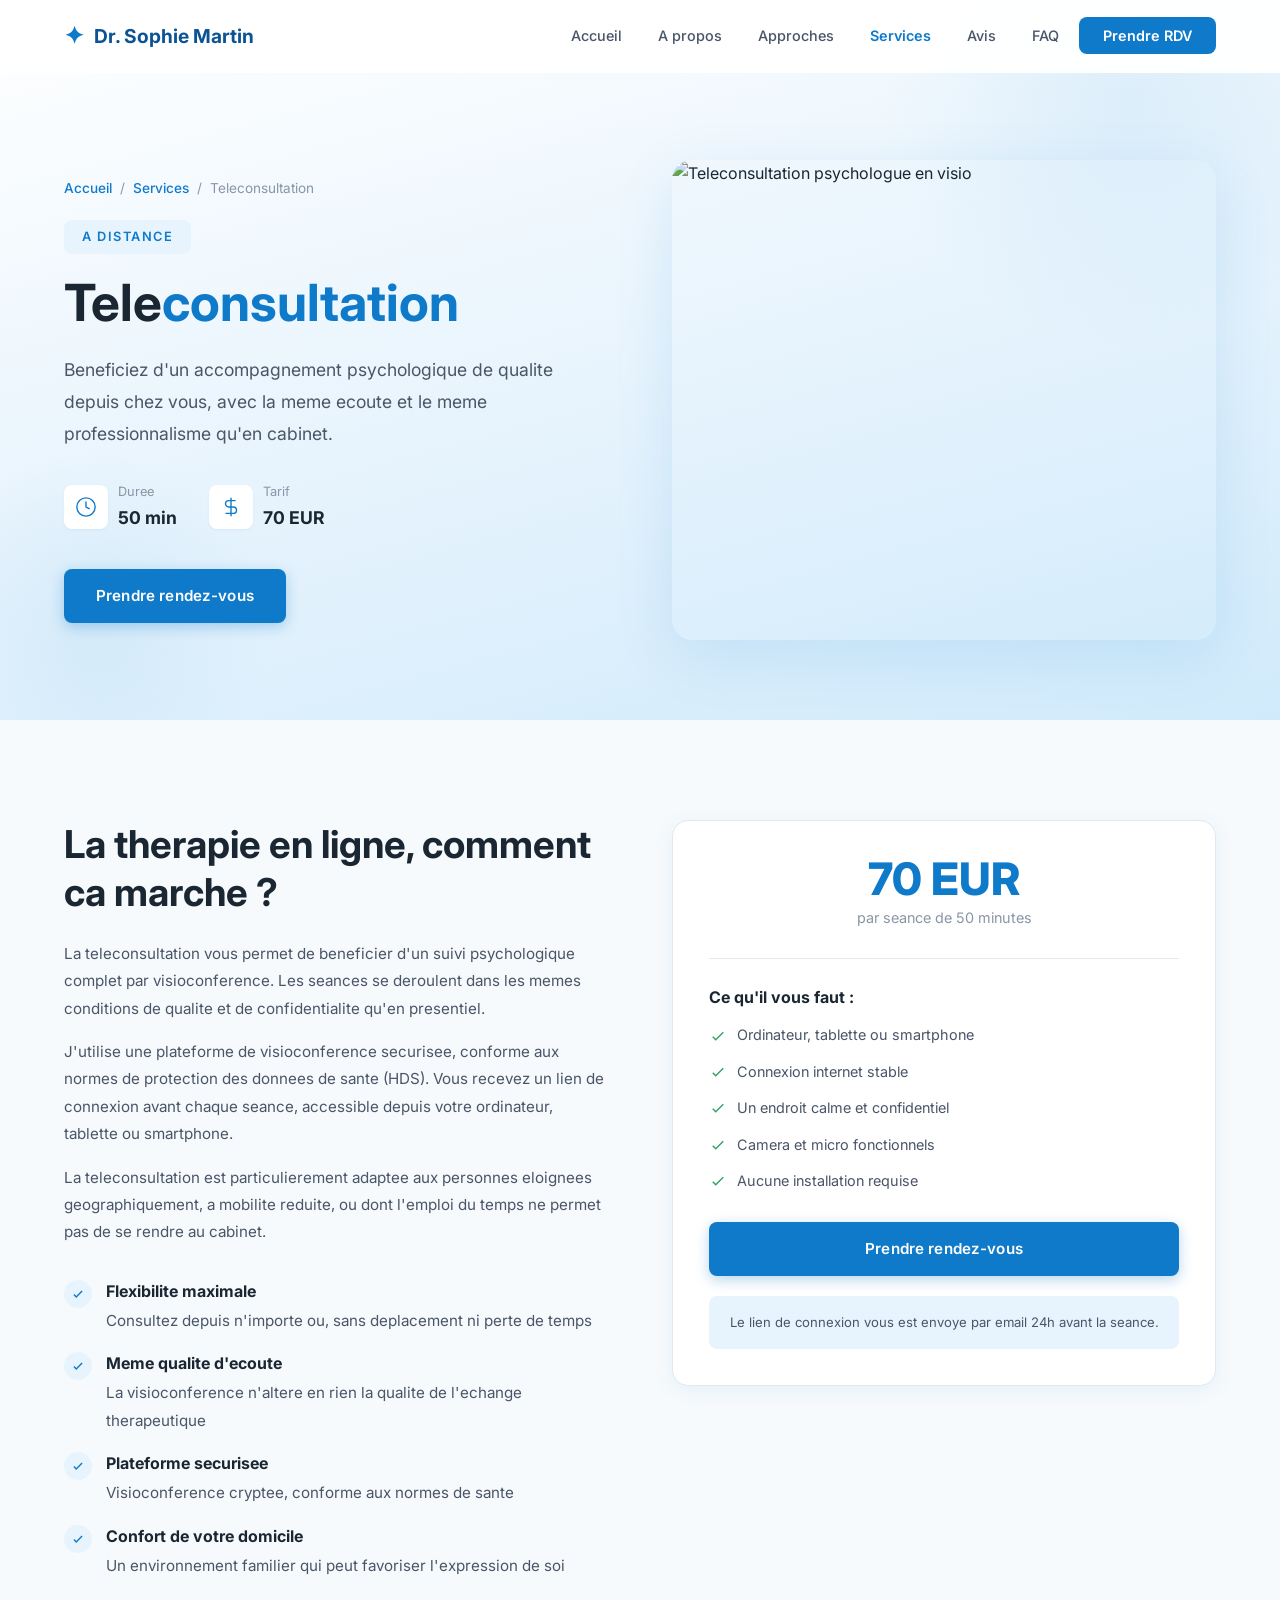
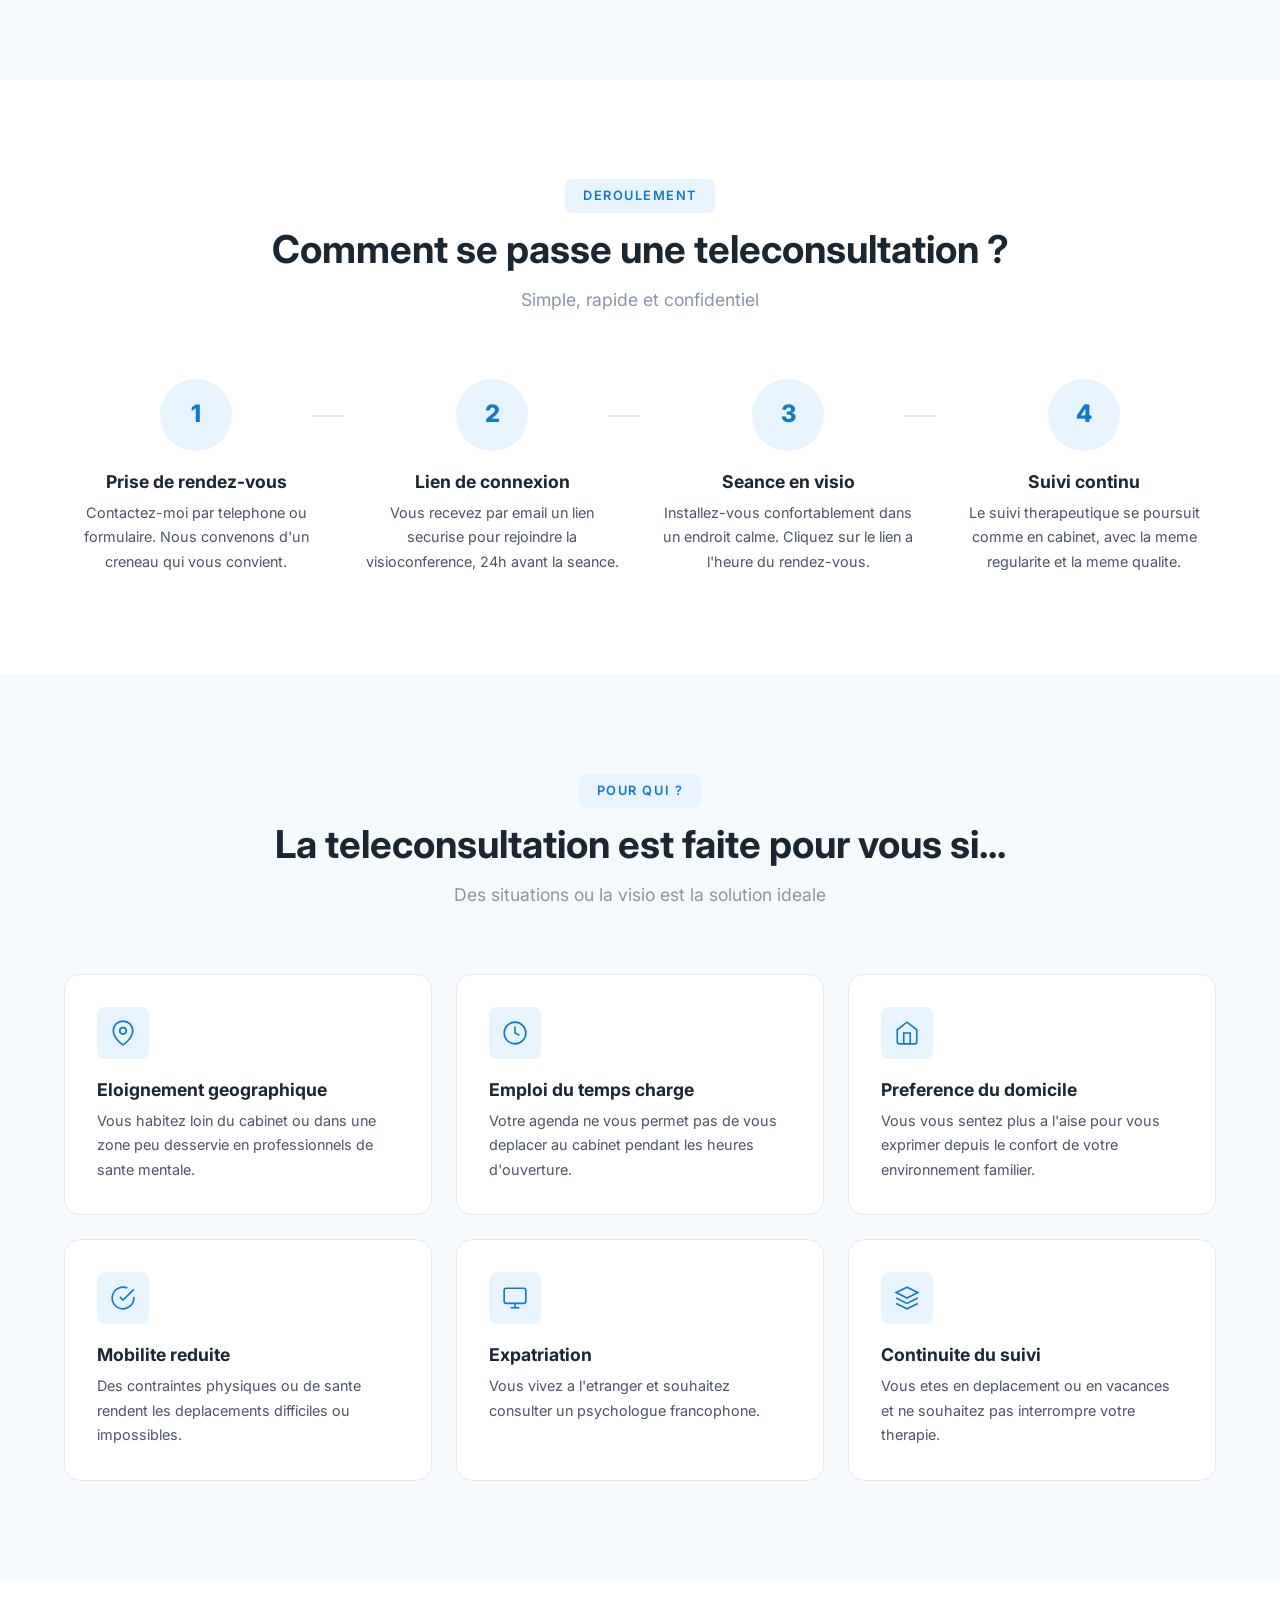
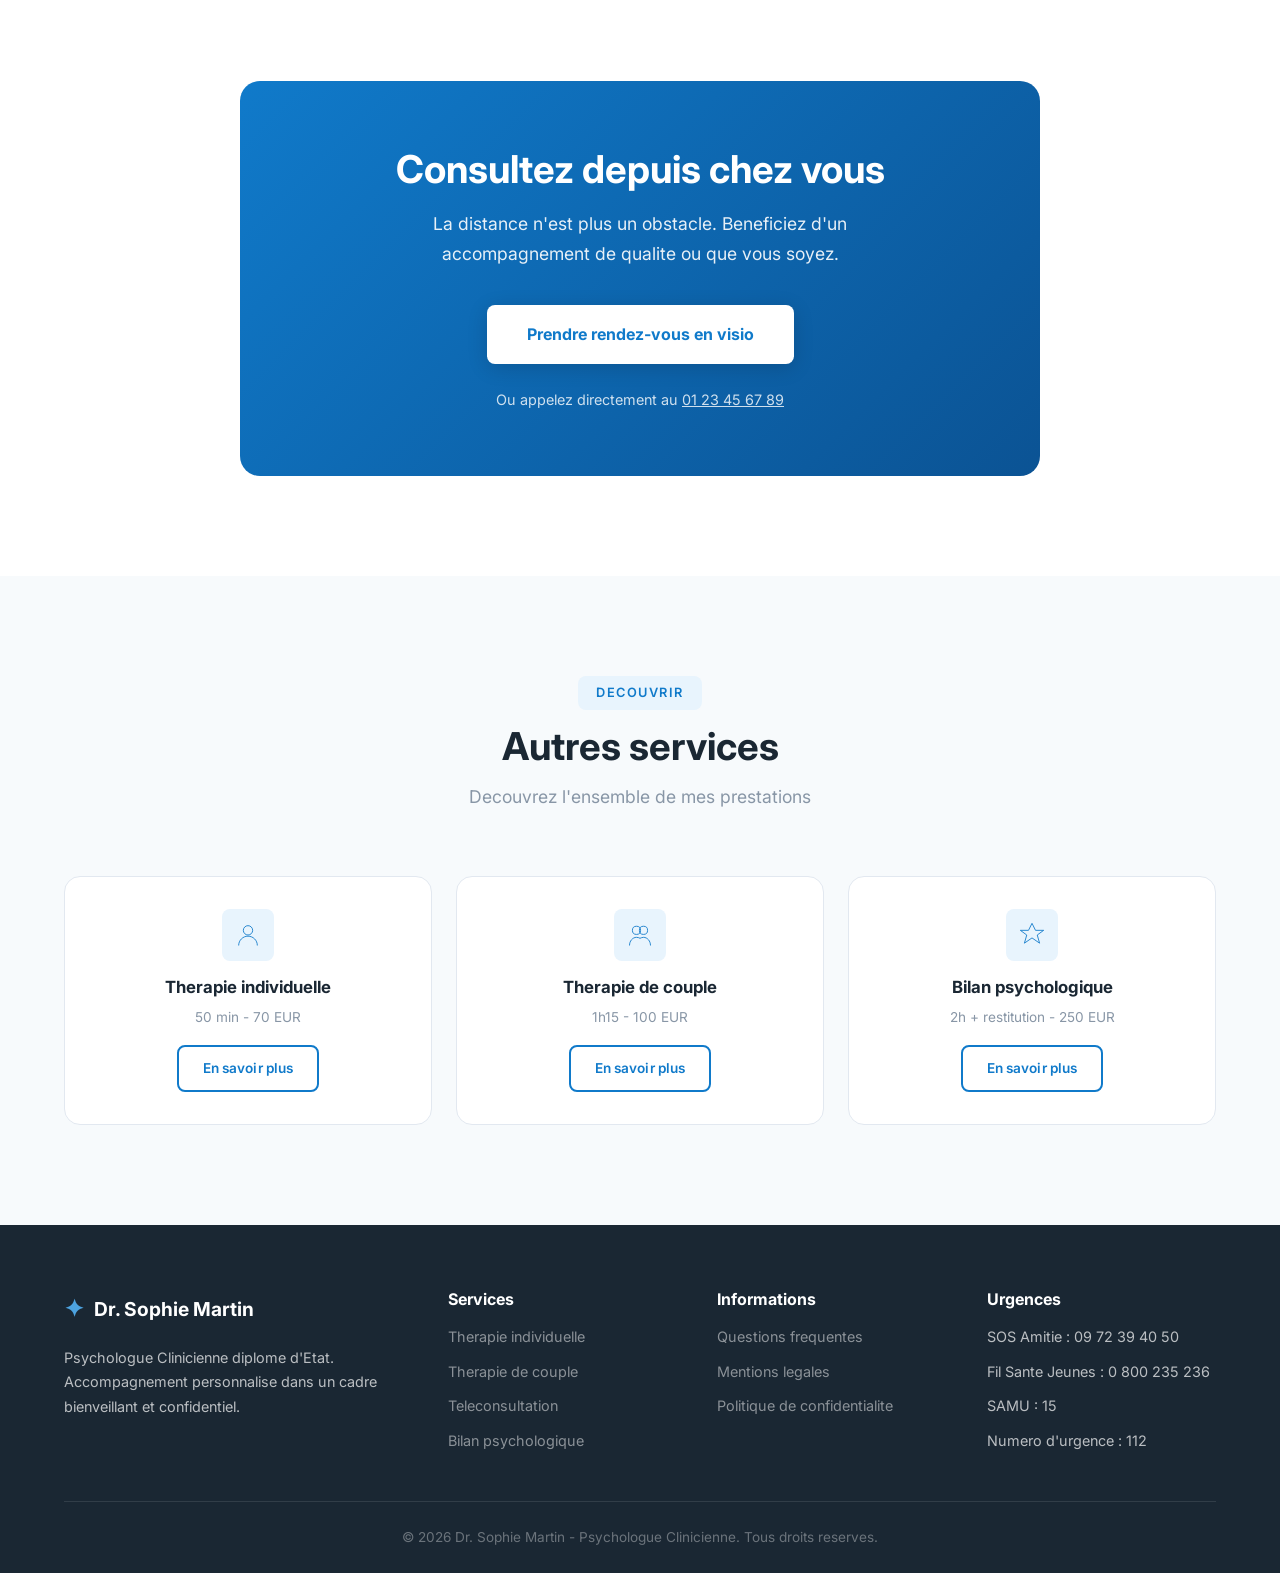
==== teleconsultation.html @ 0cade6d0 "first commit" ====
<!DOCTYPE html>
<html lang="fr">
<head>
    <meta charset="UTF-8">
    <meta name="viewport" content="width=device-width, initial-scale=1.0">
    <title>Teleconsultation | Dr. Sophie Martin - Psychologue</title>
    <link rel="stylesheet" href="style.css">
    <link rel="stylesheet" href="service.css">
    <link rel="preconnect" href="https://fonts.googleapis.com">
    <link rel="preconnect" href="https://fonts.gstatic.com" crossorigin>
    <link href="https://fonts.googleapis.com/css2?family=Cormorant+Garamond:ital,wght@0,400;0,500;0,600;0,700;1,400;1,500&family=Inter:wght@300;400;500;600&display=swap" rel="stylesheet">
</head>
<body>
    <!-- Navigation -->
    <nav class="navbar scrolled" id="navbar">
        <div class="container nav-container">
            <a href="index.html#accueil" class="nav-logo">
                <span class="logo-icon">&#x2726;</span>
                <span>Dr. Sophie Martin</span>
            </a>
            <button class="nav-toggle" id="navToggle" aria-label="Menu">
                <span></span>
                <span></span>
                <span></span>
            </button>
            <ul class="nav-links" id="navLinks">
                <li><a href="index.html#accueil">Accueil</a></li>
                <li><a href="index.html#apropos">A propos</a></li>
                <li><a href="index.html#approches">Approches</a></li>
                <li><a href="index.html#services" class="active">Services</a></li>
                <li><a href="index.html#temoignages">Avis</a></li>
                <li><a href="index.html#faq">FAQ</a></li>
                <li><a href="index.html#contact" class="nav-cta">Prendre RDV</a></li>
            </ul>
        </div>
    </nav>

    <!-- Hero -->
    <section class="service-hero">
        <div class="hero-bg-shapes">
            <div class="shape shape-1"></div>
            <div class="shape shape-2"></div>
        </div>
        <div class="container">
            <div class="service-hero-content">
                <div class="service-hero-text">
                    <div class="breadcrumb">
                        <a href="index.html">Accueil</a>
                        <span>/</span>
                        <a href="index.html#services">Services</a>
                        <span>/</span>
                        <span>Teleconsultation</span>
                    </div>
                    <span class="service-tag">A distance</span>
                    <h1>Tele<span class="highlight">consultation</span></h1>
                    <p class="hero-desc">
                        Beneficiez d'un accompagnement psychologique de qualite depuis
                        chez vous, avec la meme ecoute et le meme professionnalisme qu'en cabinet.
                    </p>
                    <div class="service-hero-meta">
                        <div class="meta-item">
                            <div class="meta-icon">
                                <svg viewBox="0 0 24 24" fill="none" stroke="currentColor" stroke-width="1.5">
                                    <circle cx="12" cy="12" r="10"/>
                                    <path d="M12 6v6l4 2"/>
                                </svg>
                            </div>
                            <div>
                                <div class="meta-label">Duree</div>
                                <div class="meta-value">50 min</div>
                            </div>
                        </div>
                        <div class="meta-item">
                            <div class="meta-icon">
                                <svg viewBox="0 0 24 24" fill="none" stroke="currentColor" stroke-width="1.5">
                                    <path d="M12 2v20M17 5H9.5a3.5 3.5 0 000 7h5a3.5 3.5 0 010 7H6"/>
                                </svg>
                            </div>
                            <div>
                                <div class="meta-label">Tarif</div>
                                <div class="meta-value">70 EUR</div>
                            </div>
                        </div>
                    </div>
                    <a href="index.html#contact" class="btn btn-primary">Prendre rendez-vous</a>
                </div>
                <div class="service-hero-image">
                    <img src="https://images.unsplash.com/photo-1588196749597-9ff075ee6b5b?w=800&h=960&fit=crop&crop=center" alt="Teleconsultation psychologue en visio">
                </div>
            </div>
        </div>
    </section>

    <!-- Description -->
    <section class="service-description">
        <div class="container">
            <div class="service-desc-grid">
                <div class="service-desc-content">
                    <h2>La therapie en ligne, comment ca marche ?</h2>
                    <p>
                        La teleconsultation vous permet de beneficier d'un suivi psychologique
                        complet par visioconference. Les seances se deroulent dans les memes
                        conditions de qualite et de confidentialite qu'en presentiel.
                    </p>
                    <p>
                        J'utilise une plateforme de visioconference securisee, conforme aux
                        normes de protection des donnees de sante (HDS). Vous recevez un lien
                        de connexion avant chaque seance, accessible depuis votre ordinateur,
                        tablette ou smartphone.
                    </p>
                    <p>
                        La teleconsultation est particulierement adaptee aux personnes eloignees
                        geographiquement, a mobilite reduite, ou dont l'emploi du temps ne
                        permet pas de se rendre au cabinet.
                    </p>
                    <div class="service-benefits">
                        <div class="benefit-item">
                            <div class="benefit-check">
                                <svg viewBox="0 0 24 24" fill="none" stroke="currentColor" stroke-width="2.5">
                                    <path d="M5 13l4 4L19 7"/>
                                </svg>
                            </div>
                            <div>
                                <strong>Flexibilite maximale</strong>
                                <p>Consultez depuis n'importe ou, sans deplacement ni perte de temps</p>
                            </div>
                        </div>
                        <div class="benefit-item">
                            <div class="benefit-check">
                                <svg viewBox="0 0 24 24" fill="none" stroke="currentColor" stroke-width="2.5">
                                    <path d="M5 13l4 4L19 7"/>
                                </svg>
                            </div>
                            <div>
                                <strong>Meme qualite d'ecoute</strong>
                                <p>La visioconference n'altere en rien la qualite de l'echange therapeutique</p>
                            </div>
                        </div>
                        <div class="benefit-item">
                            <div class="benefit-check">
                                <svg viewBox="0 0 24 24" fill="none" stroke="currentColor" stroke-width="2.5">
                                    <path d="M5 13l4 4L19 7"/>
                                </svg>
                            </div>
                            <div>
                                <strong>Plateforme securisee</strong>
                                <p>Visioconference cryptee, conforme aux normes de sante</p>
                            </div>
                        </div>
                        <div class="benefit-item">
                            <div class="benefit-check">
                                <svg viewBox="0 0 24 24" fill="none" stroke="currentColor" stroke-width="2.5">
                                    <path d="M5 13l4 4L19 7"/>
                                </svg>
                            </div>
                            <div>
                                <strong>Confort de votre domicile</strong>
                                <p>Un environnement familier qui peut favoriser l'expression de soi</p>
                            </div>
                        </div>
                    </div>
                </div>
                <div class="service-desc-sidebar">
                    <div class="sidebar-price">
                        <div class="price-amount">70 EUR</div>
                        <div class="price-detail">par seance de 50 minutes</div>
                    </div>
                    <div class="sidebar-includes">
                        <h4>Ce qu'il vous faut :</h4>
                        <ul>
                            <li>
                                <svg viewBox="0 0 24 24" fill="none" stroke="currentColor" stroke-width="2">
                                    <path d="M5 13l4 4L19 7"/>
                                </svg>
                                Ordinateur, tablette ou smartphone
                            </li>
                            <li>
                                <svg viewBox="0 0 24 24" fill="none" stroke="currentColor" stroke-width="2">
                                    <path d="M5 13l4 4L19 7"/>
                                </svg>
                                Connexion internet stable
                            </li>
                            <li>
                                <svg viewBox="0 0 24 24" fill="none" stroke="currentColor" stroke-width="2">
                                    <path d="M5 13l4 4L19 7"/>
                                </svg>
                                Un endroit calme et confidentiel
                            </li>
                            <li>
                                <svg viewBox="0 0 24 24" fill="none" stroke="currentColor" stroke-width="2">
                                    <path d="M5 13l4 4L19 7"/>
                                </svg>
                                Camera et micro fonctionnels
                            </li>
                            <li>
                                <svg viewBox="0 0 24 24" fill="none" stroke="currentColor" stroke-width="2">
                                    <path d="M5 13l4 4L19 7"/>
                                </svg>
                                Aucune installation requise
                            </li>
                        </ul>
                        <a href="index.html#contact" class="btn btn-primary btn-full">Prendre rendez-vous</a>
                    </div>
                    <div class="sidebar-note">
                        Le lien de connexion vous est envoye par email 24h avant la seance.
                    </div>
                </div>
            </div>
        </div>
    </section>

    <!-- Deroulement -->
    <section class="service-process">
        <div class="container">
            <div class="section-header">
                <span class="section-tag">Deroulement</span>
                <h2 class="section-title">Comment se passe une teleconsultation ?</h2>
                <p class="section-subtitle">Simple, rapide et confidentiel</p>
            </div>
            <div class="process-grid">
                <div class="process-step">
                    <div class="step-number">1</div>
                    <h3>Prise de rendez-vous</h3>
                    <p>Contactez-moi par telephone ou formulaire. Nous convenons d'un creneau qui vous convient.</p>
                </div>
                <div class="process-step">
                    <div class="step-number">2</div>
                    <h3>Lien de connexion</h3>
                    <p>Vous recevez par email un lien securise pour rejoindre la visioconference, 24h avant la seance.</p>
                </div>
                <div class="process-step">
                    <div class="step-number">3</div>
                    <h3>Seance en visio</h3>
                    <p>Installez-vous confortablement dans un endroit calme. Cliquez sur le lien a l'heure du rendez-vous.</p>
                </div>
                <div class="process-step">
                    <div class="step-number">4</div>
                    <h3>Suivi continu</h3>
                    <p>Le suivi therapeutique se poursuit comme en cabinet, avec la meme regularite et la meme qualite.</p>
                </div>
            </div>
        </div>
    </section>

    <!-- Pour qui -->
    <section class="service-audience">
        <div class="container">
            <div class="section-header">
                <span class="section-tag">Pour qui ?</span>
                <h2 class="section-title">La teleconsultation est faite pour vous si...</h2>
                <p class="section-subtitle">Des situations ou la visio est la solution ideale</p>
            </div>
            <div class="audience-grid">
                <div class="audience-card">
                    <div class="audience-icon">
                        <svg viewBox="0 0 24 24" fill="none" stroke="currentColor" stroke-width="1.5">
                            <path d="M21 10c0 7-9 13-9 13s-9-6-9-13a9 9 0 0118 0z"/>
                            <circle cx="12" cy="10" r="3"/>
                        </svg>
                    </div>
                    <h3>Eloignement geographique</h3>
                    <p>Vous habitez loin du cabinet ou dans une zone peu desservie en professionnels de sante mentale.</p>
                </div>
                <div class="audience-card">
                    <div class="audience-icon">
                        <svg viewBox="0 0 24 24" fill="none" stroke="currentColor" stroke-width="1.5">
                            <circle cx="12" cy="12" r="10"/>
                            <path d="M12 6v6l4 2"/>
                        </svg>
                    </div>
                    <h3>Emploi du temps charge</h3>
                    <p>Votre agenda ne vous permet pas de vous deplacer au cabinet pendant les heures d'ouverture.</p>
                </div>
                <div class="audience-card">
                    <div class="audience-icon">
                        <svg viewBox="0 0 24 24" fill="none" stroke="currentColor" stroke-width="1.5">
                            <path d="M3 9l9-7 9 7v11a2 2 0 01-2 2H5a2 2 0 01-2-2z"/>
                            <path d="M9 22V12h6v10"/>
                        </svg>
                    </div>
                    <h3>Preference du domicile</h3>
                    <p>Vous vous sentez plus a l'aise pour vous exprimer depuis le confort de votre environnement familier.</p>
                </div>
                <div class="audience-card">
                    <div class="audience-icon">
                        <svg viewBox="0 0 24 24" fill="none" stroke="currentColor" stroke-width="1.5">
                            <path d="M22 11.08V12a10 10 0 11-5.93-9.14"/>
                            <path d="M22 4L12 14.01l-3-3"/>
                        </svg>
                    </div>
                    <h3>Mobilite reduite</h3>
                    <p>Des contraintes physiques ou de sante rendent les deplacements difficiles ou impossibles.</p>
                </div>
                <div class="audience-card">
                    <div class="audience-icon">
                        <svg viewBox="0 0 24 24" fill="none" stroke="currentColor" stroke-width="1.5">
                            <rect x="2" y="3" width="20" height="14" rx="2" ry="2"/>
                            <line x1="8" y1="21" x2="16" y2="21"/>
                            <line x1="12" y1="17" x2="12" y2="21"/>
                        </svg>
                    </div>
                    <h3>Expatriation</h3>
                    <p>Vous vivez a l'etranger et souhaitez consulter un psychologue francophone.</p>
                </div>
                <div class="audience-card">
                    <div class="audience-icon">
                        <svg viewBox="0 0 24 24" fill="none" stroke="currentColor" stroke-width="1.5">
                            <path d="M12 2L2 7l10 5 10-5-10-5z"/>
                            <path d="M2 17l10 5 10-5M2 12l10 5 10-5"/>
                        </svg>
                    </div>
                    <h3>Continuite du suivi</h3>
                    <p>Vous etes en deplacement ou en vacances et ne souhaitez pas interrompre votre therapie.</p>
                </div>
            </div>
        </div>
    </section>

    <!-- CTA -->
    <section class="service-cta">
        <div class="container">
            <div class="cta-box">
                <h2>Consultez depuis chez vous</h2>
                <p>La distance n'est plus un obstacle. Beneficiez d'un accompagnement de qualite ou que vous soyez.</p>
                <a href="index.html#contact" class="btn-white">Prendre rendez-vous en visio</a>
                <div class="cta-contact-info">
                    Ou appelez directement au <a href="tel:0123456789">01 23 45 67 89</a>
                </div>
            </div>
        </div>
    </section>

    <!-- Autres services -->
    <section class="other-services">
        <div class="container">
            <div class="section-header">
                <span class="section-tag">Decouvrir</span>
                <h2 class="section-title">Autres services</h2>
                <p class="section-subtitle">Decouvrez l'ensemble de mes prestations</p>
            </div>
            <div class="other-services-grid">
                <a href="therapie-individuelle.html" class="other-service-card">
                    <div class="service-icon">
                        <svg viewBox="0 0 48 48" fill="none" stroke="currentColor" stroke-width="1.5">
                            <circle cx="24" cy="16" r="8"/>
                            <path d="M8 42c0-8.837 7.163-16 16-16s16 7.163 16 16"/>
                        </svg>
                    </div>
                    <h3>Therapie individuelle</h3>
                    <p>50 min - 70 EUR</p>
                    <span class="btn btn-outline">En savoir plus</span>
                </a>
                <a href="therapie-couple.html" class="other-service-card">
                    <div class="service-icon">
                        <svg viewBox="0 0 48 48" fill="none" stroke="currentColor" stroke-width="1.5">
                            <circle cx="18" cy="16" r="7"/>
                            <circle cx="30" cy="16" r="7"/>
                            <path d="M6 42c0-7.732 5.373-14 12-14 2.214 0 4.31.6 6 1.672A14.262 14.262 0 0130 28c6.627 0 12 6.268 12 14"/>
                        </svg>
                    </div>
                    <h3>Therapie de couple</h3>
                    <p>1h15 - 100 EUR</p>
                    <span class="btn btn-outline">En savoir plus</span>
                </a>
                <a href="bilan-psychologique.html" class="other-service-card">
                    <div class="service-icon">
                        <svg viewBox="0 0 48 48" fill="none" stroke="currentColor" stroke-width="1.5">
                            <path d="M24 4l6 12h14l-11 8 4 14-13-9-13 9 4-14L4 16h14z"/>
                        </svg>
                    </div>
                    <h3>Bilan psychologique</h3>
                    <p>2h + restitution - 250 EUR</p>
                    <span class="btn btn-outline">En savoir plus</span>
                </a>
            </div>
        </div>
    </section>

    <!-- Footer -->
    <footer class="footer">
        <div class="container">
            <div class="footer-grid">
                <div class="footer-brand">
                    <a href="index.html" class="nav-logo">
                        <span class="logo-icon">&#x2726;</span>
                        <span>Dr. Sophie Martin</span>
                    </a>
                    <p>Psychologue Clinicienne diplome d'Etat. Accompagnement personnalise dans un cadre bienveillant et confidentiel.</p>
                </div>
                <div class="footer-links">
                    <h4>Services</h4>
                    <ul>
                        <li><a href="therapie-individuelle.html">Therapie individuelle</a></li>
                        <li><a href="therapie-couple.html">Therapie de couple</a></li>
                        <li><a href="teleconsultation.html">Teleconsultation</a></li>
                        <li><a href="bilan-psychologique.html">Bilan psychologique</a></li>
                    </ul>
                </div>
                <div class="footer-links">
                    <h4>Informations</h4>
                    <ul>
                        <li><a href="index.html#faq">Questions frequentes</a></li>
                        <li><a href="#">Mentions legales</a></li>
                        <li><a href="#">Politique de confidentialite</a></li>
                    </ul>
                </div>
                <div class="footer-links">
                    <h4>Urgences</h4>
                    <ul>
                        <li>SOS Amitie : 09 72 39 40 50</li>
                        <li>Fil Sante Jeunes : 0 800 235 236</li>
                        <li>SAMU : 15</li>
                        <li>Numero d'urgence : 112</li>
                    </ul>
                </div>
            </div>
            <div class="footer-bottom">
                <p>&copy; 2026 Dr. Sophie Martin - Psychologue Clinicienne. Tous droits reserves.</p>
            </div>
        </div>
    </footer>

    <script src="script.js"></script>
</body>
</html>
---- style.css ----
/* ============================================
   VARIABLES & RESET - Style Doctolib
   ============================================ */
:root {
    --color-primary: #107ACA;
    --color-primary-light: #4DA3E0;
    --color-primary-dark: #0B5394;
    --color-primary-bg: #E8F4FD;
    --color-accent: #107ACA;
    --color-accent-light: #E8F4FD;
    --color-bg: #FFFFFF;
    --color-bg-warm: #F7FAFC;
    --color-bg-card: #FFFFFF;
    --color-text: #1A2733;
    --color-text-light: #4A5568;
    --color-text-muted: #8896A6;
    --color-border: #E2E8F0;
    --color-white: #FFFFFF;
    --color-success: #38A169;
    --color-gold: #F6AD55;

    --font-heading: 'Inter', -apple-system, sans-serif;
    --font-body: 'Inter', -apple-system, sans-serif;

    --shadow-sm: 0 1px 3px rgba(16, 122, 202, 0.06);
    --shadow-md: 0 4px 20px rgba(16, 122, 202, 0.08);
    --shadow-lg: 0 8px 40px rgba(16, 122, 202, 0.1);
    --shadow-xl: 0 16px 60px rgba(16, 122, 202, 0.12);

    --radius-sm: 8px;
    --radius-md: 12px;
    --radius-lg: 16px;
    --radius-xl: 20px;

    --transition: 0.3s cubic-bezier(0.4, 0, 0.2, 1);
}

*, *::before, *::after {
    margin: 0;
    padding: 0;
    box-sizing: border-box;
}

html {
    scroll-behavior: smooth;
    scroll-padding-top: 80px;
}

body {
    font-family: var(--font-body);
    color: var(--color-text);
    background-color: var(--color-bg);
    line-height: 1.7;
    font-size: 16px;
    -webkit-font-smoothing: antialiased;
    overflow-x: hidden;
}

img {
    max-width: 100%;
    display: block;
}

a {
    text-decoration: none;
    color: inherit;
    transition: var(--transition);
}

ul {
    list-style: none;
}

.container {
    max-width: 1200px;
    margin: 0 auto;
    padding: 0 24px;
}

/* ============================================
   TYPOGRAPHY
   ============================================ */
h1, h2, h3, h4 {
    font-family: var(--font-heading);
    font-weight: 700;
    line-height: 1.25;
    color: var(--color-text);
}

h1 { font-size: clamp(2.2rem, 4.5vw, 3.2rem); }
h2 { font-size: clamp(1.8rem, 3.5vw, 2.4rem); }
h3 { font-size: clamp(1.2rem, 2vw, 1.4rem); }

/* ============================================
   BUTTONS
   ============================================ */
.btn {
    display: inline-flex;
    align-items: center;
    justify-content: center;
    padding: 14px 32px;
    border-radius: var(--radius-sm);
    font-family: var(--font-body);
    font-size: 0.95rem;
    font-weight: 600;
    cursor: pointer;
    border: none;
    transition: var(--transition);
    letter-spacing: 0.01em;
}

.btn-primary {
    background: var(--color-primary);
    color: var(--color-white);
    box-shadow: 0 4px 14px rgba(16, 122, 202, 0.3);
}

.btn-primary:hover {
    background: var(--color-primary-dark);
    transform: translateY(-2px);
    box-shadow: 0 6px 20px rgba(16, 122, 202, 0.4);
}

.btn-outline {
    background: transparent;
    color: var(--color-primary);
    border: 2px solid var(--color-primary);
}

.btn-outline:hover {
    background: var(--color-primary);
    color: var(--color-white);
    transform: translateY(-2px);
}

.btn-full {
    width: 100%;
}

/* ============================================
   NAVBAR
   ============================================ */
.navbar {
    position: fixed;
    top: 0;
    left: 0;
    right: 0;
    z-index: 1000;
    background: rgba(255, 255, 255, 0.95);
    backdrop-filter: blur(20px);
    -webkit-backdrop-filter: blur(20px);
    border-bottom: 1px solid transparent;
    transition: var(--transition);
}

.navbar.scrolled {
    border-bottom-color: var(--color-border);
    box-shadow: 0 2px 12px rgba(0, 0, 0, 0.06);
}

.nav-container {
    display: flex;
    align-items: center;
    justify-content: space-between;
    height: 72px;
}

.nav-logo {
    display: flex;
    align-items: center;
    gap: 10px;
    font-family: var(--font-heading);
    font-size: 1.2rem;
    font-weight: 700;
    color: var(--color-primary-dark);
}

.logo-icon {
    font-size: 1.5rem;
    color: var(--color-primary);
}

.nav-links {
    display: flex;
    align-items: center;
    gap: 4px;
}

.nav-links li a {
    padding: 8px 16px;
    border-radius: var(--radius-sm);
    font-size: 0.9rem;
    font-weight: 500;
    color: var(--color-text-light);
    transition: var(--transition);
}

.nav-links li a:hover {
    color: var(--color-primary);
    background: var(--color-primary-bg);
}

.nav-links li a.active {
    color: var(--color-primary);
    font-weight: 600;
}

.nav-cta {
    background: var(--color-primary) !important;
    color: var(--color-white) !important;
    font-weight: 600 !important;
    padding: 10px 24px !important;
    border-radius: var(--radius-sm) !important;
}

.nav-cta:hover {
    background: var(--color-primary-dark) !important;
}

.nav-toggle {
    display: none;
    flex-direction: column;
    gap: 5px;
    background: none;
    border: none;
    cursor: pointer;
    padding: 8px;
}

.nav-toggle span {
    width: 24px;
    height: 2px;
    background: var(--color-text);
    border-radius: 2px;
    transition: var(--transition);
}

/* ============================================
   HERO
   ============================================ */
.hero {
    min-height: 100vh;
    display: flex;
    align-items: center;
    position: relative;
    padding-top: 72px;
    overflow: hidden;
    background: linear-gradient(165deg, #FFFFFF 0%, #E8F4FD 50%, #D0EAFB 100%);
}

.hero-bg-shapes {
    position: absolute;
    inset: 0;
    pointer-events: none;
    overflow: hidden;
}

.shape {
    position: absolute;
    border-radius: 50%;
    opacity: 0.3;
}

.shape-1 {
    width: 600px;
    height: 600px;
    background: radial-gradient(circle, #B3D9F2 0%, transparent 70%);
    top: -200px;
    right: -100px;
}

.shape-2 {
    width: 400px;
    height: 400px;
    background: radial-gradient(circle, #B3D9F2 0%, transparent 70%);
    bottom: -100px;
    left: -100px;
}

.shape-3 {
    width: 300px;
    height: 300px;
    background: radial-gradient(circle, #9ECFEF 0%, transparent 70%);
    top: 50%;
    left: 50%;
    transform: translate(-50%, -50%);
}

.hero-container {
    display: grid;
    grid-template-columns: 1fr 1fr;
    gap: 80px;
    align-items: center;
    position: relative;
    z-index: 1;
}

.hero-subtitle {
    font-family: var(--font-body);
    font-size: 0.85rem;
    font-weight: 600;
    text-transform: uppercase;
    letter-spacing: 0.15em;
    color: var(--color-primary);
    margin-bottom: 16px;
    display: inline-flex;
    align-items: center;
    gap: 8px;
    background: var(--color-primary-bg);
    padding: 6px 16px;
    border-radius: var(--radius-sm);
}

.hero-title {
    margin-bottom: 24px;
    font-weight: 700;
    color: var(--color-text);
}

.hero-title .highlight {
    color: var(--color-primary);
    font-style: normal;
    font-weight: 700;
}

.hero-text {
    font-size: 1.1rem;
    color: var(--color-text-light);
    max-width: 500px;
    margin-bottom: 36px;
    line-height: 1.8;
}

.hero-actions {
    display: flex;
    gap: 16px;
    margin-bottom: 60px;
}

.hero-badges {
    display: flex;
    align-items: center;
    gap: 28px;
}

.badge {
    display: flex;
    flex-direction: column;
}

.badge-number {
    font-family: var(--font-heading);
    font-size: 1.8rem;
    font-weight: 800;
    color: var(--color-primary);
}

.badge-label {
    font-size: 0.8rem;
    color: var(--color-text-muted);
    letter-spacing: 0.02em;
}

.badge-divider {
    width: 1px;
    height: 40px;
    background: var(--color-border);
}

.hero-visual {
    position: relative;
    display: flex;
    justify-content: center;
}

.hero-image-wrapper {
    width: 420px;
    height: 520px;
    border-radius: var(--radius-xl);
    overflow: hidden;
    position: relative;
}

.hero-image {
    width: 100%;
    height: 100%;
    object-fit: cover;
    object-position: center;
}

.floating-card {
    position: absolute;
    background: var(--color-white);
    padding: 14px 22px;
    border-radius: var(--radius-md);
    box-shadow: var(--shadow-lg);
    display: flex;
    align-items: center;
    gap: 10px;
    font-size: 0.9rem;
    font-weight: 600;
    animation: float 6s ease-in-out infinite;
    border: 1px solid var(--color-border);
}

.card-1 {
    top: 60px;
    left: -20px;
    animation-delay: 0s;
}

.card-2 {
    bottom: 80px;
    right: -20px;
    animation-delay: 3s;
}

.card-icon {
    font-size: 1.3rem;
    color: var(--color-primary);
}

@keyframes float {
    0%, 100% { transform: translateY(0); }
    50% { transform: translateY(-10px); }
}

.scroll-indicator {
    position: absolute;
    bottom: 32px;
    left: 50%;
    transform: translateX(-50%);
}

.scroll-line {
    width: 2px;
    height: 50px;
    background: var(--color-border);
    position: relative;
    overflow: hidden;
    border-radius: 2px;
}

.scroll-line::after {
    content: '';
    position: absolute;
    top: -100%;
    left: 0;
    width: 100%;
    height: 100%;
    background: var(--color-primary);
    animation: scrollDown 2s ease-in-out infinite;
}

@keyframes scrollDown {
    0% { top: -100%; }
    100% { top: 100%; }
}

/* ============================================
   SECTIONS COMMON
   ============================================ */
.section {
    padding: 100px 0;
}

.section-header {
    text-align: center;
    margin-bottom: 64px;
}

.section-tag {
    display: inline-block;
    font-size: 0.8rem;
    font-weight: 600;
    text-transform: uppercase;
    letter-spacing: 0.12em;
    color: var(--color-primary);
    margin-bottom: 12px;
    padding: 6px 18px;
    background: var(--color-primary-bg);
    border-radius: var(--radius-sm);
}

.section-title {
    margin-bottom: 12px;
    color: var(--color-text);
}

.section-subtitle {
    font-size: 1.1rem;
    color: var(--color-text-muted);
}

/* ============================================
   A PROPOS
   ============================================ */
.apropos {
    background: var(--color-bg-warm);
}

.apropos-grid {
    display: grid;
    grid-template-columns: 400px 1fr;
    gap: 64px;
    align-items: start;
}

.apropos-image {
    position: relative;
}

.apropos-img {
    width: 100%;
    aspect-ratio: 3/4;
    object-fit: cover;
    object-position: center;
    border-radius: var(--radius-lg);
}

.apropos-accent {
    position: absolute;
    bottom: -12px;
    right: -12px;
    width: 120px;
    height: 120px;
    background: var(--color-primary-bg);
    border-radius: var(--radius-md);
    z-index: -1;
}

.apropos-content h3 {
    font-size: 1.8rem;
    margin-bottom: 4px;
}

.apropos-role {
    color: var(--color-primary);
    font-size: 0.95rem;
    font-weight: 600;
    margin-bottom: 24px;
}

.apropos-content p {
    color: var(--color-text-light);
    margin-bottom: 16px;
    line-height: 1.8;
}

.apropos-details {
    margin-top: 32px;
    display: flex;
    flex-direction: column;
    gap: 20px;
}

.detail-item {
    display: flex;
    gap: 16px;
    align-items: flex-start;
}

.detail-icon {
    width: 44px;
    height: 44px;
    min-width: 44px;
    background: var(--color-primary-bg);
    border-radius: var(--radius-sm);
    display: flex;
    align-items: center;
    justify-content: center;
}

.detail-icon svg {
    width: 22px;
    height: 22px;
    color: var(--color-primary);
}

.detail-item strong {
    display: block;
    font-size: 0.95rem;
    margin-bottom: 2px;
}

.detail-item p {
    font-size: 0.9rem !important;
    margin-bottom: 0 !important;
    color: var(--color-text-muted) !important;
}

/* ============================================
   APPROCHES
   ============================================ */
.approches-grid {
    display: grid;
    grid-template-columns: repeat(2, 1fr);
    gap: 24px;
}

.approche-card {
    background: var(--color-bg-card);
    padding: 36px;
    border-radius: var(--radius-lg);
    border: 1px solid var(--color-border);
    transition: var(--transition);
    opacity: 0;
    transform: translateY(20px);
}

.approche-card.visible {
    opacity: 1;
    transform: translateY(0);
}

.approche-card:hover {
    border-color: var(--color-primary-light);
    box-shadow: var(--shadow-md);
    transform: translateY(-4px);
}

.approche-card.visible:hover {
    transform: translateY(-4px);
}

.approche-number {
    font-family: var(--font-heading);
    font-size: 2.2rem;
    font-weight: 800;
    color: var(--color-primary);
    opacity: 0.3;
    margin-bottom: 12px;
    line-height: 1;
}

.approche-card:hover .approche-number {
    color: var(--color-primary);
    opacity: 0.5;
}

.approche-card h3 {
    margin-bottom: 12px;
    color: var(--color-text);
}

.approche-card p {
    color: var(--color-text-light);
    font-size: 0.95rem;
    margin-bottom: 20px;
    line-height: 1.7;
}

.approche-list {
    display: flex;
    flex-wrap: wrap;
    gap: 8px;
}

.approche-list li {
    padding: 5px 14px;
    background: var(--color-primary-bg);
    border-radius: var(--radius-sm);
    font-size: 0.82rem;
    color: var(--color-primary-dark);
    font-weight: 500;
}

/* ============================================
   SERVICES
   ============================================ */
.services {
    background: var(--color-bg-warm);
}

.services-grid {
    display: grid;
    grid-template-columns: repeat(4, 1fr);
    gap: 24px;
}

.service-card {
    background: var(--color-bg-card);
    padding: 36px 28px;
    border-radius: var(--radius-lg);
    border: 1px solid var(--color-border);
    text-align: center;
    transition: var(--transition);
    position: relative;
    opacity: 0;
    transform: translateY(20px);
}

.service-card.visible {
    opacity: 1;
    transform: translateY(0);
}

.service-card:hover {
    transform: translateY(-6px);
    box-shadow: var(--shadow-lg);
    border-color: var(--color-primary-light);
}

.service-card.visible:hover {
    transform: translateY(-6px);
}

.service-card.featured {
    border-color: var(--color-primary);
    box-shadow: var(--shadow-md);
    background: linear-gradient(180deg, #FFFFFF 0%, #F0F8FF 100%);
}

.service-featured-tag {
    position: absolute;
    top: -12px;
    left: 50%;
    transform: translateX(-50%);
    background: var(--color-primary);
    color: var(--color-white);
    padding: 4px 16px;
    border-radius: var(--radius-sm);
    font-size: 0.75rem;
    font-weight: 700;
    white-space: nowrap;
}

.service-icon {
    width: 56px;
    height: 56px;
    margin: 0 auto 20px;
    color: var(--color-primary);
    background: var(--color-primary-bg);
    border-radius: var(--radius-sm);
    display: flex;
    align-items: center;
    justify-content: center;
    padding: 12px;
}

.service-icon svg {
    width: 100%;
    height: 100%;
}

.service-card h3 {
    font-size: 1.15rem;
    margin-bottom: 12px;
}

.service-card p {
    color: var(--color-text-light);
    font-size: 0.9rem;
    margin-bottom: 24px;
    line-height: 1.7;
}

.service-meta {
    display: flex;
    justify-content: center;
    gap: 16px;
    padding-top: 20px;
    border-top: 1px solid var(--color-border);
}

.service-duration, .service-price {
    font-size: 0.85rem;
    font-weight: 600;
}

.service-duration {
    color: var(--color-text-muted);
}

.service-price {
    color: var(--color-primary);
    font-weight: 700;
}

a.service-card {
    display: block;
    color: inherit;
    text-decoration: none;
}

.service-link {
    display: inline-block;
    margin-top: 16px;
    font-size: 0.85rem;
    font-weight: 600;
    color: var(--color-primary);
    transition: var(--transition);
}

.service-card:hover .service-link {
    letter-spacing: 0.03em;
}

.services-note {
    margin-top: 40px;
    padding: 24px 32px;
    background: var(--color-primary-bg);
    border-radius: var(--radius-md);
    border-left: 4px solid var(--color-primary);
    text-align: center;
}

.services-note p {
    color: var(--color-text-light);
    font-size: 0.9rem;
}

/* ============================================
   TEMOIGNAGES
   ============================================ */
.temoignages-slider {
    overflow: hidden;
    position: relative;
}

.temoignages-track {
    display: flex;
    transition: transform 0.5s cubic-bezier(0.4, 0, 0.2, 1);
}

.temoignage-card {
    min-width: 100%;
    padding: 48px;
    background: var(--color-bg-card);
    border-radius: var(--radius-lg);
    border: 1px solid var(--color-border);
    max-width: 700px;
    margin: 0 auto;
}

.temoignage-stars {
    color: var(--color-gold);
    font-size: 1.2rem;
    letter-spacing: 4px;
    margin-bottom: 20px;
}

.temoignage-text {
    font-family: var(--font-heading);
    font-size: 1.15rem;
    font-style: italic;
    line-height: 1.8;
    color: var(--color-text);
    margin-bottom: 28px;
}

.temoignage-author {
    display: flex;
    align-items: center;
    gap: 14px;
}

.temoignage-avatar {
    width: 48px;
    height: 48px;
    background: var(--color-primary-bg);
    border-radius: 50%;
    display: flex;
    align-items: center;
    justify-content: center;
    font-weight: 700;
    font-size: 0.85rem;
    color: var(--color-primary);
}

.temoignage-author strong {
    display: block;
    font-size: 0.95rem;
}

.temoignage-author span {
    font-size: 0.85rem;
    color: var(--color-text-muted);
}

.slider-controls {
    display: flex;
    align-items: center;
    justify-content: center;
    gap: 20px;
    margin-top: 32px;
}

.slider-btn {
    width: 44px;
    height: 44px;
    border-radius: var(--radius-sm);
    border: 1px solid var(--color-border);
    background: var(--color-white);
    cursor: pointer;
    display: flex;
    align-items: center;
    justify-content: center;
    transition: var(--transition);
}

.slider-btn:hover {
    background: var(--color-primary);
    border-color: var(--color-primary);
    color: var(--color-white);
}

.slider-btn:hover svg {
    stroke: var(--color-white);
}

.slider-btn svg {
    width: 18px;
    height: 18px;
}

.slider-dots {
    display: flex;
    gap: 8px;
}

.slider-dot {
    width: 8px;
    height: 8px;
    border-radius: 50%;
    background: var(--color-border);
    cursor: pointer;
    transition: var(--transition);
}

.slider-dot.active {
    background: var(--color-primary);
    width: 24px;
    border-radius: 4px;
}

/* ============================================
   FAQ
   ============================================ */
.faq {
    background: var(--color-bg-warm);
}

.faq-list {
    max-width: 760px;
    margin: 0 auto;
}

.faq-item {
    border-bottom: 1px solid var(--color-border);
}

.faq-question {
    width: 100%;
    padding: 24px 0;
    background: none;
    border: none;
    cursor: pointer;
    display: flex;
    align-items: center;
    justify-content: space-between;
    font-family: var(--font-heading);
    font-size: 1.05rem;
    font-weight: 600;
    color: var(--color-text);
    text-align: left;
    transition: var(--transition);
}

.faq-question:hover {
    color: var(--color-primary);
}

.faq-icon {
    font-size: 1.5rem;
    color: var(--color-primary);
    transition: var(--transition);
    font-weight: 300;
    min-width: 28px;
    text-align: center;
}

.faq-item.open .faq-icon {
    transform: rotate(45deg);
}

.faq-answer {
    max-height: 0;
    overflow: hidden;
    transition: max-height 0.4s ease, padding 0.4s ease;
}

.faq-item.open .faq-answer {
    max-height: 300px;
    padding-bottom: 24px;
}

.faq-answer p {
    color: var(--color-text-light);
    line-height: 1.8;
    font-size: 0.95rem;
}

/* ============================================
   CONTACT
   ============================================ */
.contact-grid {
    display: grid;
    grid-template-columns: 1fr 1fr;
    gap: 48px;
}

.contact-card {
    display: flex;
    flex-direction: column;
    gap: 24px;
    margin-bottom: 32px;
}

.contact-item {
    display: flex;
    gap: 16px;
    align-items: flex-start;
}

.contact-icon {
    width: 48px;
    height: 48px;
    min-width: 48px;
    background: var(--color-primary-bg);
    border-radius: var(--radius-sm);
    display: flex;
    align-items: center;
    justify-content: center;
}

.contact-icon svg {
    width: 22px;
    height: 22px;
    color: var(--color-primary);
}

.contact-item strong {
    display: block;
    margin-bottom: 2px;
}

.contact-item p {
    color: var(--color-text-light);
    font-size: 0.9rem;
    line-height: 1.6;
}

.contact-map {
    border-radius: var(--radius-md);
    overflow: hidden;
}

.map-container {
    width: 100%;
    height: 200px;
    border-radius: var(--radius-md);
    overflow: hidden;
}

.contact-form-wrapper {
    background: var(--color-bg-card);
    padding: 40px;
    border-radius: var(--radius-lg);
    border: 1px solid var(--color-border);
    box-shadow: var(--shadow-md);
}

.contact-form h3 {
    font-size: 1.5rem;
    margin-bottom: 8px;
}

.contact-form > p {
    color: var(--color-text-muted);
    font-size: 0.9rem;
    margin-bottom: 28px;
}

.form-group {
    margin-bottom: 20px;
}

.form-group label {
    display: block;
    font-size: 0.85rem;
    font-weight: 600;
    margin-bottom: 6px;
    color: var(--color-text);
}

.form-group input,
.form-group select,
.form-group textarea {
    width: 100%;
    padding: 12px 16px;
    border: 1.5px solid var(--color-border);
    border-radius: var(--radius-sm);
    font-family: var(--font-body);
    font-size: 0.95rem;
    color: var(--color-text);
    background: var(--color-white);
    transition: var(--transition);
    outline: none;
}

.form-group input:focus,
.form-group select:focus,
.form-group textarea:focus {
    border-color: var(--color-primary);
    box-shadow: 0 0 0 3px rgba(16, 122, 202, 0.12);
}

.form-group input::placeholder,
.form-group textarea::placeholder {
    color: var(--color-text-muted);
}

.form-row {
    display: grid;
    grid-template-columns: 1fr 1fr;
    gap: 16px;
}

.form-notice {
    margin-top: 16px;
    font-size: 0.8rem;
    color: var(--color-text-muted);
    text-align: center;
}

/* ============================================
   FOOTER
   ============================================ */
.footer {
    background: #1A2733;
    color: rgba(255, 255, 255, 0.7);
    padding: 64px 0 0;
}

.footer-grid {
    display: grid;
    grid-template-columns: 1.5fr 1fr 1fr 1fr;
    gap: 40px;
    padding-bottom: 48px;
    border-bottom: 1px solid rgba(255, 255, 255, 0.1);
}

.footer-brand .nav-logo {
    color: var(--color-white);
    margin-bottom: 16px;
}

.footer-brand .logo-icon {
    color: var(--color-primary-light);
}

.footer-brand p {
    font-size: 0.9rem;
    line-height: 1.7;
}

.footer-links h4 {
    color: var(--color-white);
    font-size: 1rem;
    margin-bottom: 16px;
}

.footer-links ul {
    display: flex;
    flex-direction: column;
    gap: 10px;
}

.footer-links a {
    font-size: 0.9rem;
    opacity: 0.7;
    transition: var(--transition);
}

.footer-links a:hover {
    opacity: 1;
    color: var(--color-primary-light);
}

.footer-links li {
    font-size: 0.9rem;
}

.footer-bottom {
    padding: 24px 0;
    text-align: center;
    font-size: 0.85rem;
    opacity: 0.5;
}

/* ============================================
   FORM SUCCESS
   ============================================ */
.form-success {
    text-align: center;
    padding: 40px 20px;
}

.form-success .success-icon {
    width: 64px;
    height: 64px;
    background: var(--color-success);
    border-radius: 50%;
    display: flex;
    align-items: center;
    justify-content: center;
    margin: 0 auto 20px;
    color: white;
    font-size: 1.5rem;
}

.form-success h3 {
    margin-bottom: 8px;
}

.form-success p {
    color: var(--color-text-muted);
}

/* ============================================
   ANIMATIONS
   ============================================ */
@keyframes fadeInUp {
    from {
        opacity: 0;
        transform: translateY(30px);
    }
    to {
        opacity: 1;
        transform: translateY(0);
    }
}

.hero-content {
    animation: fadeInUp 0.8s ease forwards;
}

.hero-visual {
    animation: fadeInUp 0.8s ease 0.2s forwards;
    opacity: 0;
    animation-fill-mode: forwards;
}

/* ============================================
   RESPONSIVE
   ============================================ */
@media (max-width: 1024px) {
    .hero-container {
        grid-template-columns: 1fr;
        gap: 48px;
        text-align: center;
    }

    .hero-text {
        margin: 0 auto 36px;
    }

    .hero-actions {
        justify-content: center;
    }

    .hero-badges {
        justify-content: center;
    }

    .hero-visual {
        display: none;
    }

    .apropos-grid {
        grid-template-columns: 280px 1fr;
        gap: 40px;
    }

    .services-grid {
        grid-template-columns: repeat(2, 1fr);
    }

    .footer-grid {
        grid-template-columns: 1fr 1fr;
        gap: 32px;
    }
}

@media (max-width: 768px) {
    .nav-toggle {
        display: flex;
    }

    .nav-links {
        position: fixed;
        top: 72px;
        left: 0;
        right: 0;
        background: var(--color-bg);
        flex-direction: column;
        padding: 24px;
        gap: 4px;
        border-bottom: 1px solid var(--color-border);
        transform: translateY(-100%);
        opacity: 0;
        pointer-events: none;
        transition: var(--transition);
    }

    .nav-links.open {
        transform: translateY(0);
        opacity: 1;
        pointer-events: all;
    }

    .nav-links li a {
        display: block;
        padding: 12px 16px;
        font-size: 1rem;
    }

    .nav-cta {
        text-align: center;
        margin-top: 8px;
    }

    .hero {
        padding-top: 100px;
    }

    .section {
        padding: 64px 0;
    }

    .apropos-grid {
        grid-template-columns: 1fr;
    }

    .apropos-image {
        max-width: 300px;
        margin: 0 auto;
    }

    .approches-grid {
        grid-template-columns: 1fr;
    }

    .services-grid {
        grid-template-columns: 1fr;
    }

    .contact-grid {
        grid-template-columns: 1fr;
    }

    .form-row {
        grid-template-columns: 1fr;
    }

    .temoignage-card {
        padding: 32px 24px;
    }

    .temoignage-text {
        font-size: 1rem;
    }

    .hero-badges {
        flex-direction: column;
        gap: 16px;
    }

    .badge-divider {
        width: 40px;
        height: 1px;
    }

    .hero-actions {
        flex-direction: column;
        align-items: center;
    }

    .footer-grid {
        grid-template-columns: 1fr;
        gap: 32px;
    }

    .contact-form-wrapper {
        padding: 28px 20px;
    }
}

@media (max-width: 480px) {
    .container {
        padding: 0 16px;
    }

    h1 { font-size: 1.8rem; }
    h2 { font-size: 1.6rem; }

    .approche-card {
        padding: 28px 24px;
    }
}
---- service.css ----
/* ============================================
   SERVICE PAGES - Shared Styles
   ============================================ */

/* Page Hero */
.service-hero {
    padding: 160px 0 80px;
    background: linear-gradient(165deg, #FFFFFF 0%, #E8F4FD 50%, #D0EAFB 100%);
    position: relative;
    overflow: hidden;
}

.service-hero .hero-bg-shapes {
    position: absolute;
    inset: 0;
    pointer-events: none;
    overflow: hidden;
}

.service-hero .shape {
    position: absolute;
    border-radius: 50%;
    opacity: 0.3;
}

.service-hero .shape-1 {
    width: 500px;
    height: 500px;
    background: radial-gradient(circle, #B3D9F2 0%, transparent 70%);
    top: -150px;
    right: -100px;
}

.service-hero .shape-2 {
    width: 350px;
    height: 350px;
    background: radial-gradient(circle, #B3D9F2 0%, transparent 70%);
    bottom: -80px;
    left: -80px;
}

.service-hero-content {
    position: relative;
    z-index: 1;
    display: grid;
    grid-template-columns: 1fr 1fr;
    gap: 64px;
    align-items: center;
}

.service-hero-text {
    animation: fadeInUp 0.8s ease forwards;
}

.service-hero-text .breadcrumb {
    display: flex;
    align-items: center;
    gap: 8px;
    font-size: 0.85rem;
    color: var(--color-text-muted);
    margin-bottom: 20px;
}

.service-hero-text .breadcrumb a {
    color: var(--color-primary);
    font-weight: 500;
}

.service-hero-text .breadcrumb a:hover {
    text-decoration: underline;
}

.service-hero-text .breadcrumb span {
    color: var(--color-text-muted);
}

.service-hero-text .service-tag {
    display: inline-block;
    font-size: 0.8rem;
    font-weight: 600;
    text-transform: uppercase;
    letter-spacing: 0.12em;
    color: var(--color-primary);
    padding: 6px 18px;
    background: var(--color-primary-bg);
    border-radius: var(--radius-sm);
    margin-bottom: 16px;
}

.service-hero-text h1 {
    margin-bottom: 20px;
}

.service-hero-text h1 .highlight {
    color: var(--color-primary);
}

.service-hero-text .hero-desc {
    font-size: 1.1rem;
    color: var(--color-text-light);
    line-height: 1.8;
    margin-bottom: 32px;
    max-width: 520px;
}

.service-hero-meta {
    display: flex;
    gap: 32px;
    margin-bottom: 36px;
}

.meta-item {
    display: flex;
    align-items: center;
    gap: 10px;
}

.meta-icon {
    width: 44px;
    height: 44px;
    background: var(--color-white);
    border-radius: var(--radius-sm);
    display: flex;
    align-items: center;
    justify-content: center;
    box-shadow: var(--shadow-sm);
}

.meta-icon svg {
    width: 22px;
    height: 22px;
    color: var(--color-primary);
}

.meta-label {
    font-size: 0.8rem;
    color: var(--color-text-muted);
}

.meta-value {
    font-size: 1.1rem;
    font-weight: 700;
    color: var(--color-text);
}

.service-hero-image {
    animation: fadeInUp 0.8s ease 0.2s forwards;
    opacity: 0;
}

.service-hero-image img {
    width: 100%;
    height: 480px;
    object-fit: cover;
    border-radius: var(--radius-xl);
    box-shadow: var(--shadow-xl);
}

/* Description Section */
.service-description {
    padding: 100px 0;
    background: var(--color-bg-warm);
}

.service-desc-grid {
    display: grid;
    grid-template-columns: 1fr 1fr;
    gap: 64px;
    align-items: start;
}

.service-desc-content h2 {
    margin-bottom: 24px;
}

.service-desc-content p {
    color: var(--color-text-light);
    line-height: 1.8;
    margin-bottom: 16px;
    font-size: 0.95rem;
}

.service-benefits {
    display: flex;
    flex-direction: column;
    gap: 16px;
    margin-top: 32px;
}

.benefit-item {
    display: flex;
    gap: 14px;
    align-items: flex-start;
}

.benefit-check {
    width: 28px;
    height: 28px;
    min-width: 28px;
    background: var(--color-primary-bg);
    border-radius: 50%;
    display: flex;
    align-items: center;
    justify-content: center;
    margin-top: 2px;
}

.benefit-check svg {
    width: 14px;
    height: 14px;
    color: var(--color-primary);
}

.benefit-item p {
    margin-bottom: 0 !important;
}

.benefit-item strong {
    color: var(--color-text);
    display: block;
    margin-bottom: 2px;
}

.service-desc-sidebar {
    background: var(--color-bg-card);
    border-radius: var(--radius-lg);
    border: 1px solid var(--color-border);
    padding: 36px;
    box-shadow: var(--shadow-md);
    position: sticky;
    top: 96px;
}

.sidebar-price {
    text-align: center;
    padding-bottom: 28px;
    border-bottom: 1px solid var(--color-border);
    margin-bottom: 28px;
}

.sidebar-price .price-amount {
    font-size: 2.8rem;
    font-weight: 800;
    color: var(--color-primary);
    line-height: 1;
}

.sidebar-price .price-detail {
    font-size: 0.9rem;
    color: var(--color-text-muted);
    margin-top: 4px;
}

.sidebar-includes h4 {
    font-size: 1rem;
    margin-bottom: 16px;
    color: var(--color-text);
}

.sidebar-includes ul {
    display: flex;
    flex-direction: column;
    gap: 12px;
    margin-bottom: 28px;
}

.sidebar-includes li {
    display: flex;
    align-items: center;
    gap: 10px;
    font-size: 0.9rem;
    color: var(--color-text-light);
}

.sidebar-includes li svg {
    width: 18px;
    height: 18px;
    min-width: 18px;
    color: var(--color-success);
}

.sidebar-note {
    margin-top: 20px;
    padding: 16px;
    background: var(--color-primary-bg);
    border-radius: var(--radius-sm);
    font-size: 0.82rem;
    color: var(--color-text-light);
    text-align: center;
    line-height: 1.6;
}

/* Process Section */
.service-process {
    padding: 100px 0;
}

.process-grid {
    display: grid;
    grid-template-columns: repeat(4, 1fr);
    gap: 32px;
    margin-top: 64px;
}

.process-step {
    text-align: center;
    position: relative;
}

.process-step::after {
    content: '';
    position: absolute;
    top: 36px;
    right: -16px;
    width: 32px;
    height: 2px;
    background: var(--color-border);
}

.process-step:last-child::after {
    display: none;
}

.step-number {
    width: 72px;
    height: 72px;
    background: var(--color-primary-bg);
    border-radius: 50%;
    display: flex;
    align-items: center;
    justify-content: center;
    margin: 0 auto 20px;
    font-family: var(--font-heading);
    font-size: 1.5rem;
    font-weight: 800;
    color: var(--color-primary);
}

.process-step h3 {
    margin-bottom: 8px;
    font-size: 1.1rem;
}

.process-step p {
    font-size: 0.9rem;
    color: var(--color-text-light);
    line-height: 1.7;
}

/* For Whom Section */
.service-audience {
    padding: 100px 0;
    background: var(--color-bg-warm);
}

.audience-grid {
    display: grid;
    grid-template-columns: repeat(3, 1fr);
    gap: 24px;
    margin-top: 64px;
}

.audience-card {
    background: var(--color-bg-card);
    padding: 32px;
    border-radius: var(--radius-lg);
    border: 1px solid var(--color-border);
    transition: var(--transition);
}

.audience-card:hover {
    border-color: var(--color-primary-light);
    box-shadow: var(--shadow-md);
    transform: translateY(-4px);
}

.audience-icon {
    width: 52px;
    height: 52px;
    background: var(--color-primary-bg);
    border-radius: var(--radius-sm);
    display: flex;
    align-items: center;
    justify-content: center;
    margin-bottom: 20px;
}

.audience-icon svg {
    width: 26px;
    height: 26px;
    color: var(--color-primary);
}

.audience-card h3 {
    font-size: 1.1rem;
    margin-bottom: 8px;
}

.audience-card p {
    font-size: 0.9rem;
    color: var(--color-text-light);
    line-height: 1.7;
}

/* CTA Section */
.service-cta {
    padding: 100px 0;
    text-align: center;
}

.cta-box {
    background: linear-gradient(135deg, var(--color-primary) 0%, var(--color-primary-dark) 100%);
    border-radius: var(--radius-xl);
    padding: 64px 48px;
    max-width: 800px;
    margin: 0 auto;
    color: var(--color-white);
}

.cta-box h2 {
    color: var(--color-white);
    margin-bottom: 16px;
}

.cta-box p {
    font-size: 1.1rem;
    opacity: 0.9;
    margin-bottom: 36px;
    max-width: 500px;
    margin-left: auto;
    margin-right: auto;
    line-height: 1.7;
}

.cta-box .btn-white {
    display: inline-flex;
    align-items: center;
    justify-content: center;
    padding: 16px 40px;
    background: var(--color-white);
    color: var(--color-primary);
    border-radius: var(--radius-sm);
    font-weight: 700;
    font-size: 1rem;
    transition: var(--transition);
    border: none;
    cursor: pointer;
    box-shadow: 0 4px 20px rgba(0, 0, 0, 0.15);
}

.cta-box .btn-white:hover {
    transform: translateY(-2px);
    box-shadow: 0 8px 30px rgba(0, 0, 0, 0.2);
}

.cta-contact-info {
    margin-top: 24px;
    font-size: 0.9rem;
    opacity: 0.8;
}

.cta-contact-info a {
    color: var(--color-white);
    text-decoration: underline;
}

/* Other Services */
.other-services {
    padding: 100px 0;
    background: var(--color-bg-warm);
}

.other-services-grid {
    display: grid;
    grid-template-columns: repeat(3, 1fr);
    gap: 24px;
    margin-top: 64px;
}

.other-service-card {
    background: var(--color-bg-card);
    padding: 32px;
    border-radius: var(--radius-lg);
    border: 1px solid var(--color-border);
    transition: var(--transition);
    text-align: center;
}

.other-service-card:hover {
    border-color: var(--color-primary-light);
    box-shadow: var(--shadow-md);
    transform: translateY(-4px);
}

.other-service-card .service-icon {
    width: 52px;
    height: 52px;
    margin: 0 auto 16px;
    color: var(--color-primary);
    background: var(--color-primary-bg);
    border-radius: var(--radius-sm);
    display: flex;
    align-items: center;
    justify-content: center;
    padding: 12px;
}

.other-service-card .service-icon svg {
    width: 100%;
    height: 100%;
}

.other-service-card h3 {
    font-size: 1.05rem;
    margin-bottom: 8px;
}

.other-service-card p {
    font-size: 0.85rem;
    color: var(--color-text-muted);
    margin-bottom: 16px;
}

.other-service-card .btn-outline {
    padding: 10px 24px;
    font-size: 0.85rem;
}

/* ============================================
   RESPONSIVE SERVICE PAGES
   ============================================ */
@media (max-width: 1024px) {
    .service-hero-content {
        grid-template-columns: 1fr;
        gap: 40px;
        text-align: center;
    }

    .service-hero-text .hero-desc {
        margin-left: auto;
        margin-right: auto;
    }

    .service-hero-meta {
        justify-content: center;
    }

    .service-hero-image img {
        height: 360px;
    }

    .service-desc-grid {
        grid-template-columns: 1fr;
    }

    .service-desc-sidebar {
        position: static;
    }

    .process-grid {
        grid-template-columns: repeat(2, 1fr);
    }

    .process-step::after {
        display: none;
    }

    .audience-grid {
        grid-template-columns: repeat(2, 1fr);
    }

    .other-services-grid {
        grid-template-columns: repeat(2, 1fr);
    }
}

@media (max-width: 768px) {
    .service-hero {
        padding: 120px 0 60px;
    }

    .service-hero-meta {
        flex-direction: column;
        gap: 16px;
        align-items: center;
    }

    .process-grid {
        grid-template-columns: 1fr;
        max-width: 400px;
        margin-left: auto;
        margin-right: auto;
    }

    .audience-grid {
        grid-template-columns: 1fr;
    }

    .other-services-grid {
        grid-template-columns: 1fr;
    }

    .cta-box {
        padding: 48px 28px;
    }

    .service-description,
    .service-process,
    .service-audience,
    .service-cta,
    .other-services {
        padding: 64px 0;
    }
}

@media (max-width: 480px) {
    .service-hero-image img {
        height: 280px;
    }
}
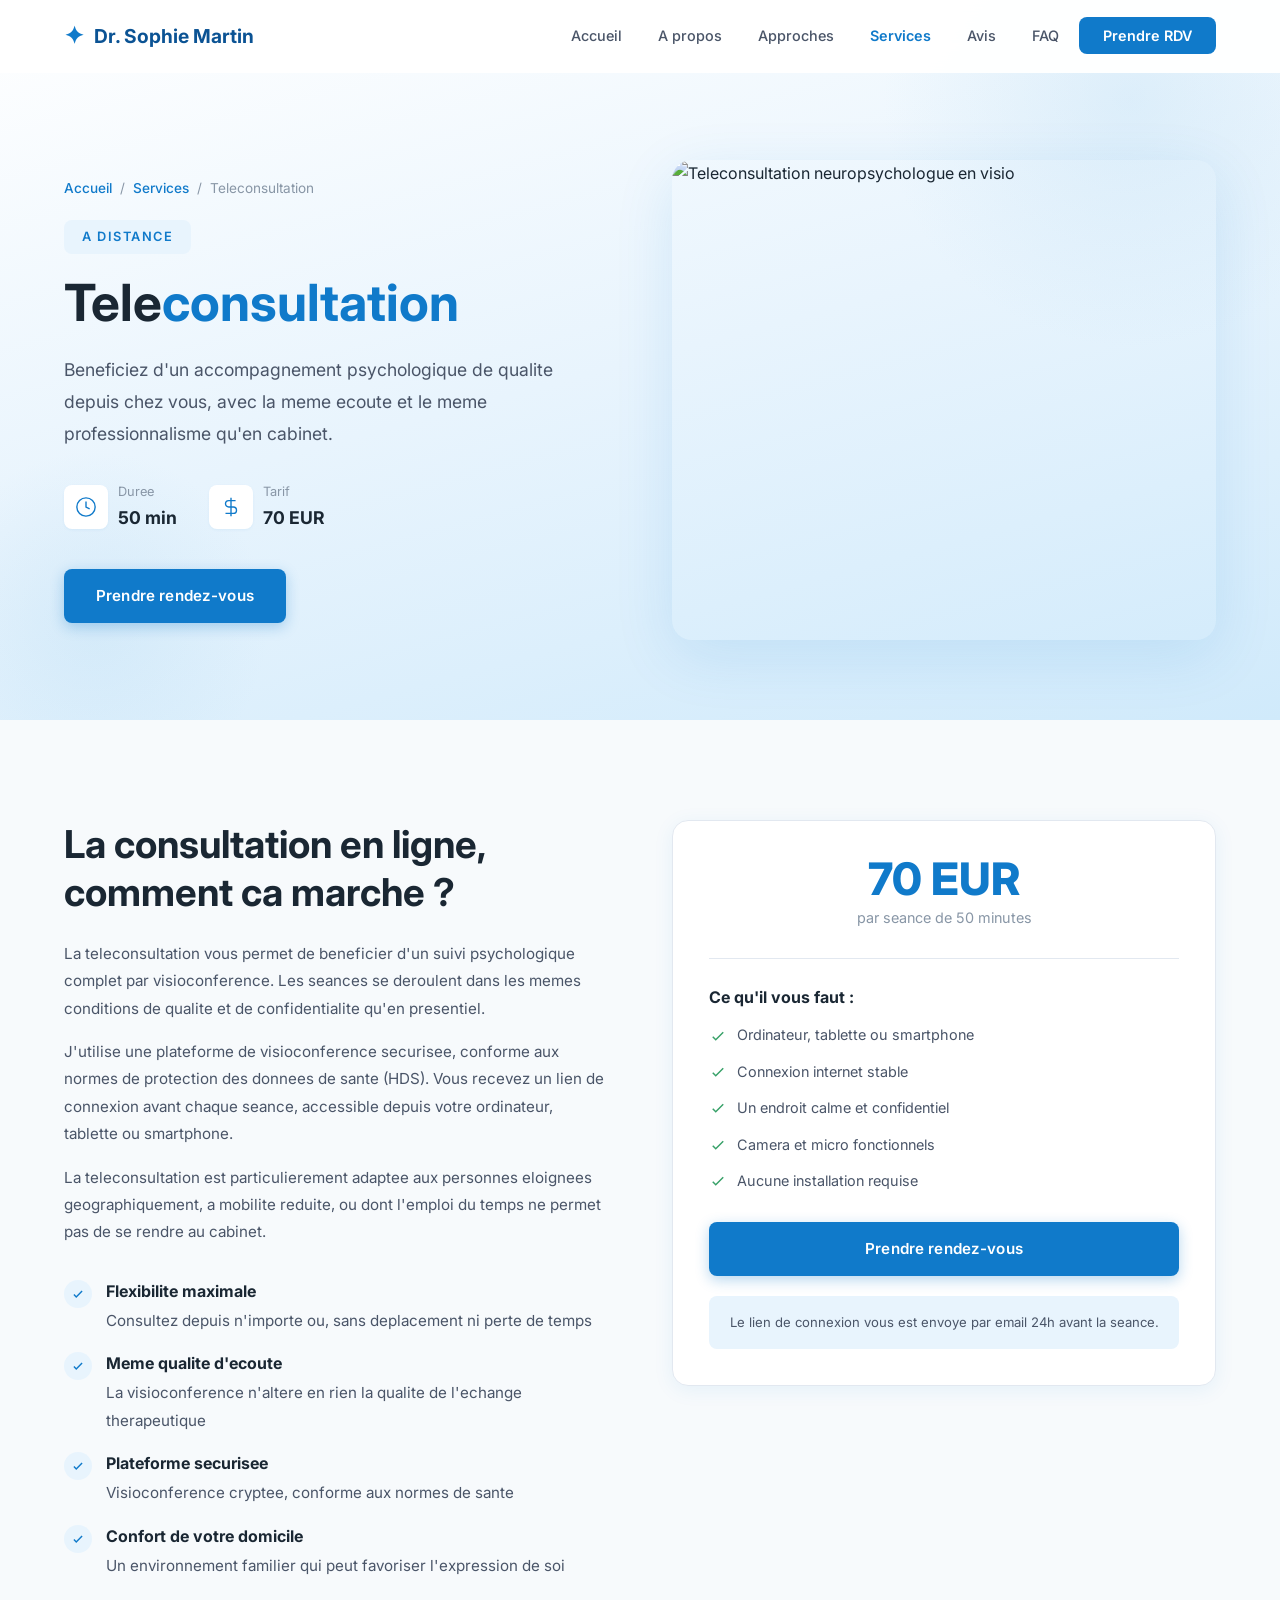
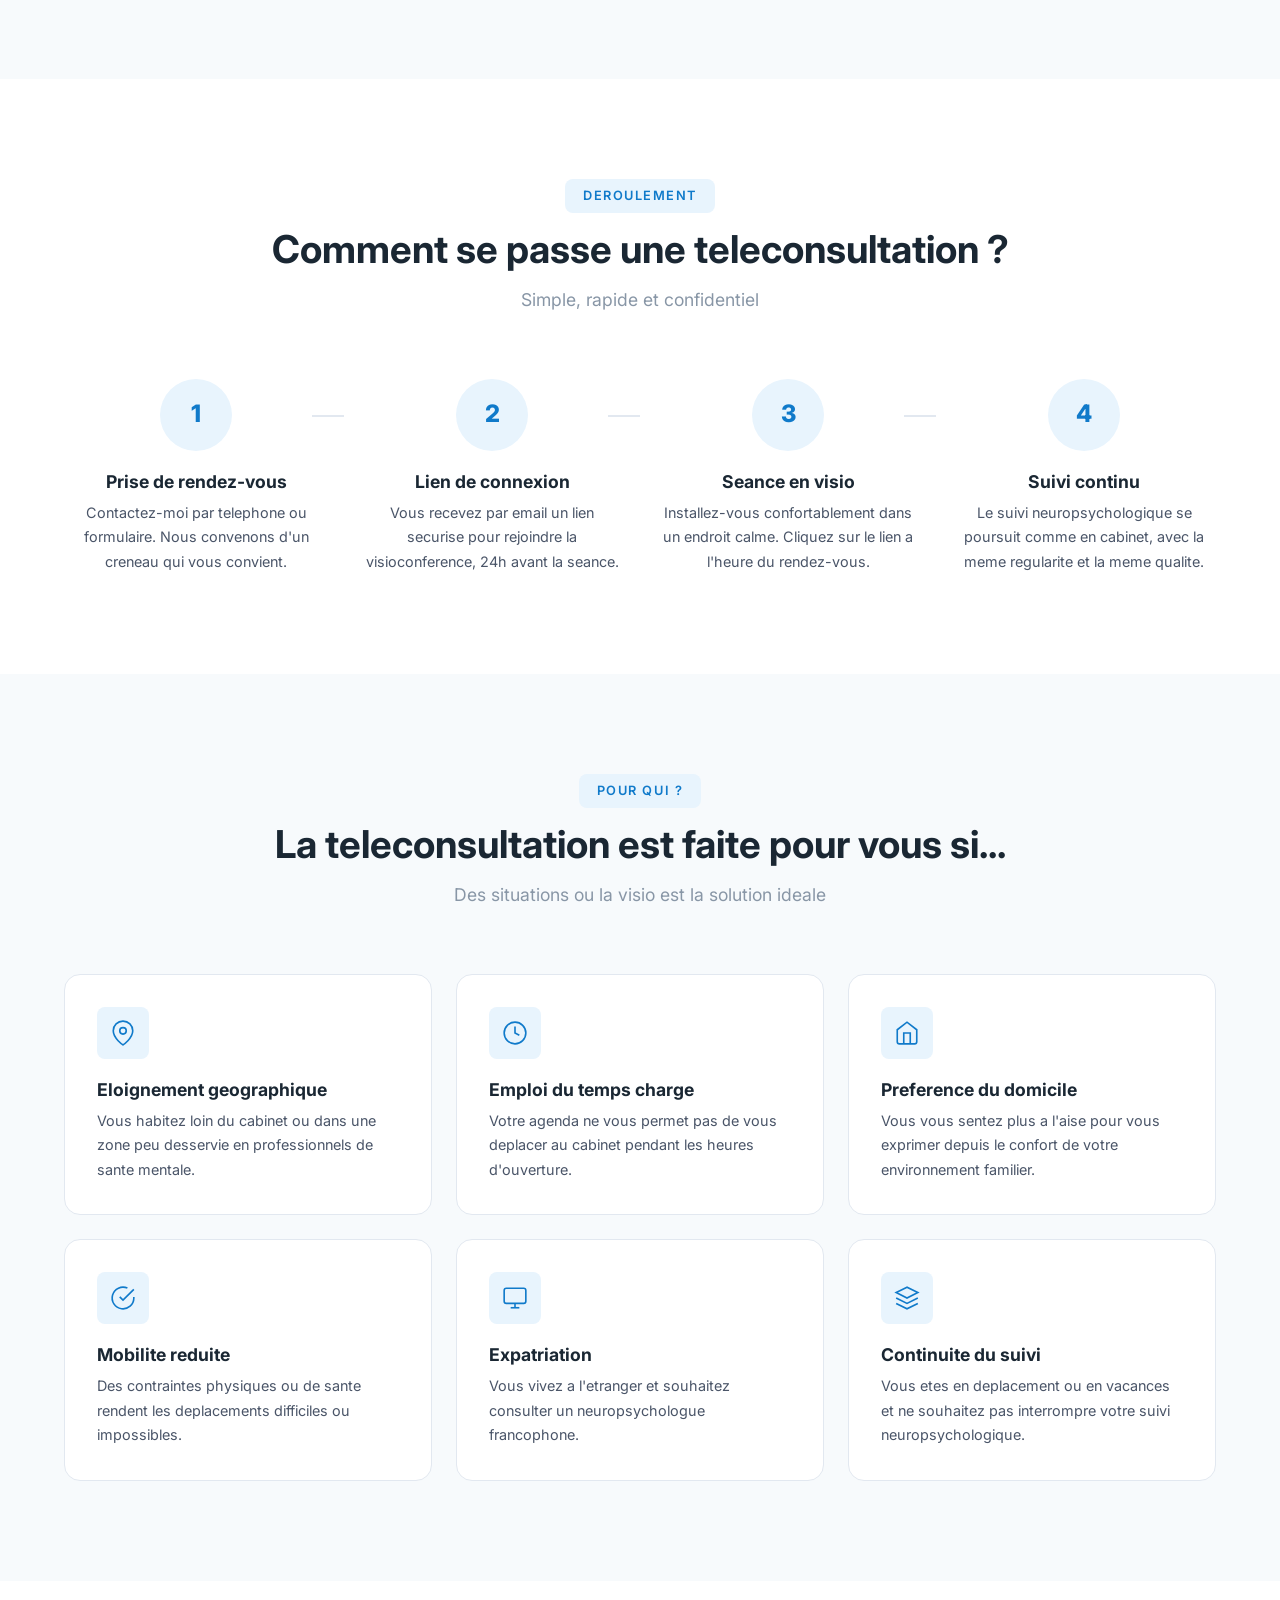
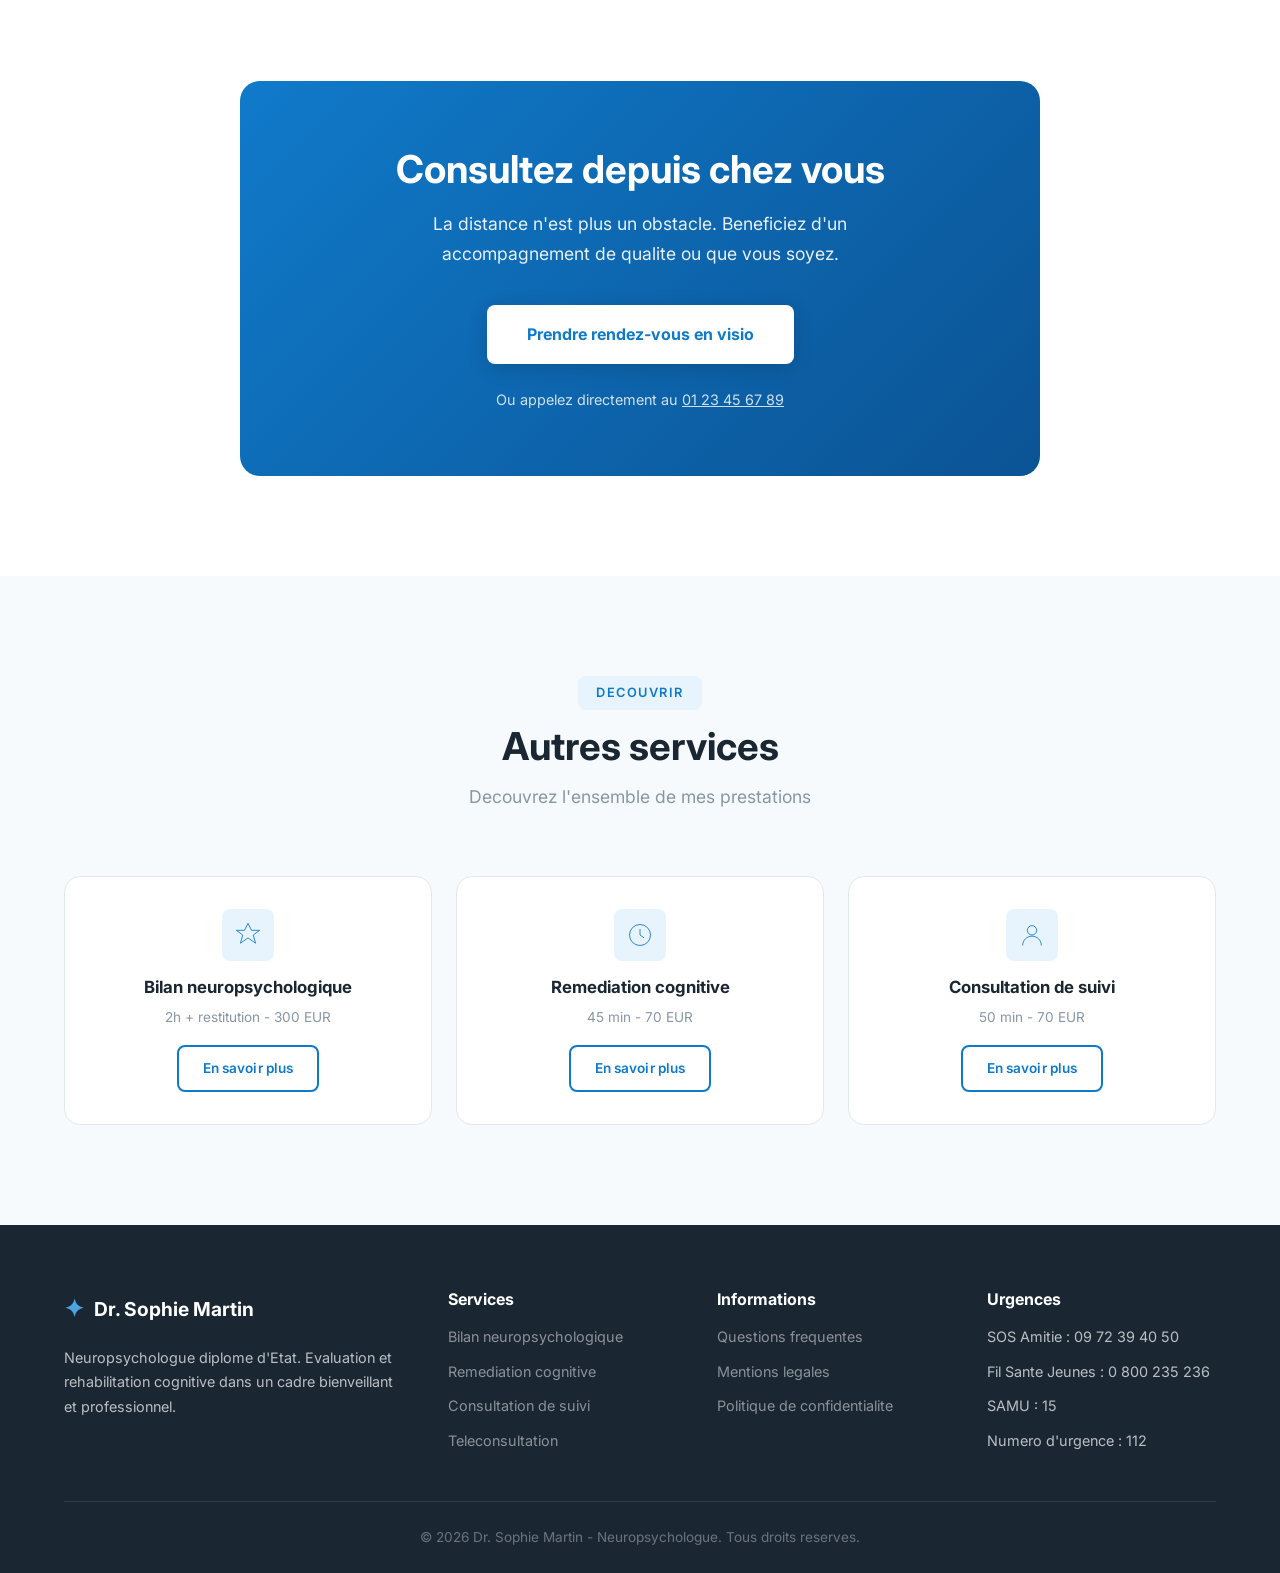
==== commit de12c9a4: "Reformulation complète du site pour neuropsychologue - Remplacement du contenu psychologue clinicien" ====
--- a/teleconsultation.html
+++ b/teleconsultation.html
@@ -3,7 +3,7 @@
 <head>
     <meta charset="UTF-8">
     <meta name="viewport" content="width=device-width, initial-scale=1.0">
-    <title>Teleconsultation | Dr. Sophie Martin - Psychologue</title>
+    <title>Teleconsultation | Dr. Sophie Martin - Neuropsychologue</title>
     <link rel="stylesheet" href="style.css">
     <link rel="stylesheet" href="service.css">
     <link rel="preconnect" href="https://fonts.googleapis.com">
@@ -85,7 +85,7 @@
                     <a href="index.html#contact" class="btn btn-primary">Prendre rendez-vous</a>
                 </div>
                 <div class="service-hero-image">
-                    <img src="https://images.unsplash.com/photo-1588196749597-9ff075ee6b5b?w=800&h=960&fit=crop&crop=center" alt="Teleconsultation psychologue en visio">
+                    <img src="https://images.unsplash.com/photo-1588196749597-9ff075ee6b5b?w=800&h=960&fit=crop&crop=center" alt="Teleconsultation neuropsychologue en visio">
                 </div>
             </div>
         </div>
@@ -96,7 +96,7 @@
         <div class="container">
             <div class="service-desc-grid">
                 <div class="service-desc-content">
-                    <h2>La therapie en ligne, comment ca marche ?</h2>
+                    <h2>La consultation en ligne, comment ca marche ?</h2>
                     <p>
                         La teleconsultation vous permet de beneficier d'un suivi psychologique
                         complet par visioconference. Les seances se deroulent dans les memes
@@ -236,7 +236,7 @@
                 <div class="process-step">
                     <div class="step-number">4</div>
                     <h3>Suivi continu</h3>
-                    <p>Le suivi therapeutique se poursuit comme en cabinet, avec la meme regularite et la meme qualite.</p>
+                    <p>Le suivi neuropsychologique se poursuit comme en cabinet, avec la meme regularite et la meme qualite.</p>
                 </div>
             </div>
         </div>
@@ -300,7 +300,7 @@
                         </svg>
                     </div>
                     <h3>Expatriation</h3>
-                    <p>Vous vivez a l'etranger et souhaitez consulter un psychologue francophone.</p>
+                    <p>Vous vivez a l'etranger et souhaitez consulter un neuropsychologue francophone.</p>
                 </div>
                 <div class="audience-card">
                     <div class="audience-icon">
@@ -310,7 +310,7 @@
                         </svg>
                     </div>
                     <h3>Continuite du suivi</h3>
-                    <p>Vous etes en deplacement ou en vacances et ne souhaitez pas interrompre votre therapie.</p>
+                    <p>Vous etes en deplacement ou en vacances et ne souhaitez pas interrompre votre suivi neuropsychologique.</p>
                 </div>
             </div>
         </div>
@@ -339,37 +339,22 @@
                 <p class="section-subtitle">Decouvrez l'ensemble de mes prestations</p>
             </div>
             <div class="other-services-grid">
-                <a href="therapie-individuelle.html" class="other-service-card">
-                    <div class="service-icon">
-                        <svg viewBox="0 0 48 48" fill="none" stroke="currentColor" stroke-width="1.5">
-                            <circle cx="24" cy="16" r="8"/>
-                            <path d="M8 42c0-8.837 7.163-16 16-16s16 7.163 16 16"/>
-                        </svg>
-                    </div>
-                    <h3>Therapie individuelle</h3>
-                    <p>50 min - 70 EUR</p>
+                <a href="bilan-neuropsychologique.html" class="other-service-card">
+                    <div class="service-icon"><svg viewBox="0 0 48 48" fill="none" stroke="currentColor" stroke-width="1.5"><path d="M24 4l6 12h14l-11 8 4 14-13-9-13 9 4-14L4 16h14z"/></svg></div>
+                    <h3>Bilan neuropsychologique</h3>
+                    <p>2h + restitution - 300 EUR</p>
                     <span class="btn btn-outline">En savoir plus</span>
                 </a>
-                <a href="therapie-couple.html" class="other-service-card">
-                    <div class="service-icon">
-                        <svg viewBox="0 0 48 48" fill="none" stroke="currentColor" stroke-width="1.5">
-                            <circle cx="18" cy="16" r="7"/>
-                            <circle cx="30" cy="16" r="7"/>
-                            <path d="M6 42c0-7.732 5.373-14 12-14 2.214 0 4.31.6 6 1.672A14.262 14.262 0 0130 28c6.627 0 12 6.268 12 14"/>
-                        </svg>
-                    </div>
-                    <h3>Therapie de couple</h3>
-                    <p>1h15 - 100 EUR</p>
+                <a href="remediation-cognitive.html" class="other-service-card">
+                    <div class="service-icon"><svg viewBox="0 0 48 48" fill="none" stroke="currentColor" stroke-width="1.5"><circle cx="24" cy="24" r="18"/><path d="M24 14v10l7 5"/></svg></div>
+                    <h3>Remediation cognitive</h3>
+                    <p>45 min - 70 EUR</p>
                     <span class="btn btn-outline">En savoir plus</span>
                 </a>
-                <a href="bilan-psychologique.html" class="other-service-card">
-                    <div class="service-icon">
-                        <svg viewBox="0 0 48 48" fill="none" stroke="currentColor" stroke-width="1.5">
-                            <path d="M24 4l6 12h14l-11 8 4 14-13-9-13 9 4-14L4 16h14z"/>
-                        </svg>
-                    </div>
-                    <h3>Bilan psychologique</h3>
-                    <p>2h + restitution - 250 EUR</p>
+                <a href="consultation-suivi.html" class="other-service-card">
+                    <div class="service-icon"><svg viewBox="0 0 48 48" fill="none" stroke="currentColor" stroke-width="1.5"><circle cx="24" cy="16" r="8"/><path d="M8 42c0-8.837 7.163-16 16-16s16 7.163 16 16"/></svg></div>
+                    <h3>Consultation de suivi</h3>
+                    <p>50 min - 70 EUR</p>
                     <span class="btn btn-outline">En savoir plus</span>
                 </a>
             </div>
@@ -385,15 +370,15 @@
                         <span class="logo-icon">&#x2726;</span>
                         <span>Dr. Sophie Martin</span>
                     </a>
-                    <p>Psychologue Clinicienne diplome d'Etat. Accompagnement personnalise dans un cadre bienveillant et confidentiel.</p>
+                    <p>Neuropsychologue diplome d'Etat. Evaluation et rehabilitation cognitive dans un cadre bienveillant et professionnel.</p>
                 </div>
                 <div class="footer-links">
                     <h4>Services</h4>
                     <ul>
-                        <li><a href="therapie-individuelle.html">Therapie individuelle</a></li>
-                        <li><a href="therapie-couple.html">Therapie de couple</a></li>
+                        <li><a href="bilan-neuropsychologique.html">Bilan neuropsychologique</a></li>
+                        <li><a href="remediation-cognitive.html">Remediation cognitive</a></li>
+                        <li><a href="consultation-suivi.html">Consultation de suivi</a></li>
                         <li><a href="teleconsultation.html">Teleconsultation</a></li>
-                        <li><a href="bilan-psychologique.html">Bilan psychologique</a></li>
                     </ul>
                 </div>
                 <div class="footer-links">
@@ -415,7 +400,7 @@
                 </div>
             </div>
             <div class="footer-bottom">
-                <p>&copy; 2026 Dr. Sophie Martin - Psychologue Clinicienne. Tous droits reserves.</p>
+                <p>&copy; 2026 Dr. Sophie Martin - Neuropsychologue. Tous droits reserves.</p>
             </div>
         </div>
     </footer>
